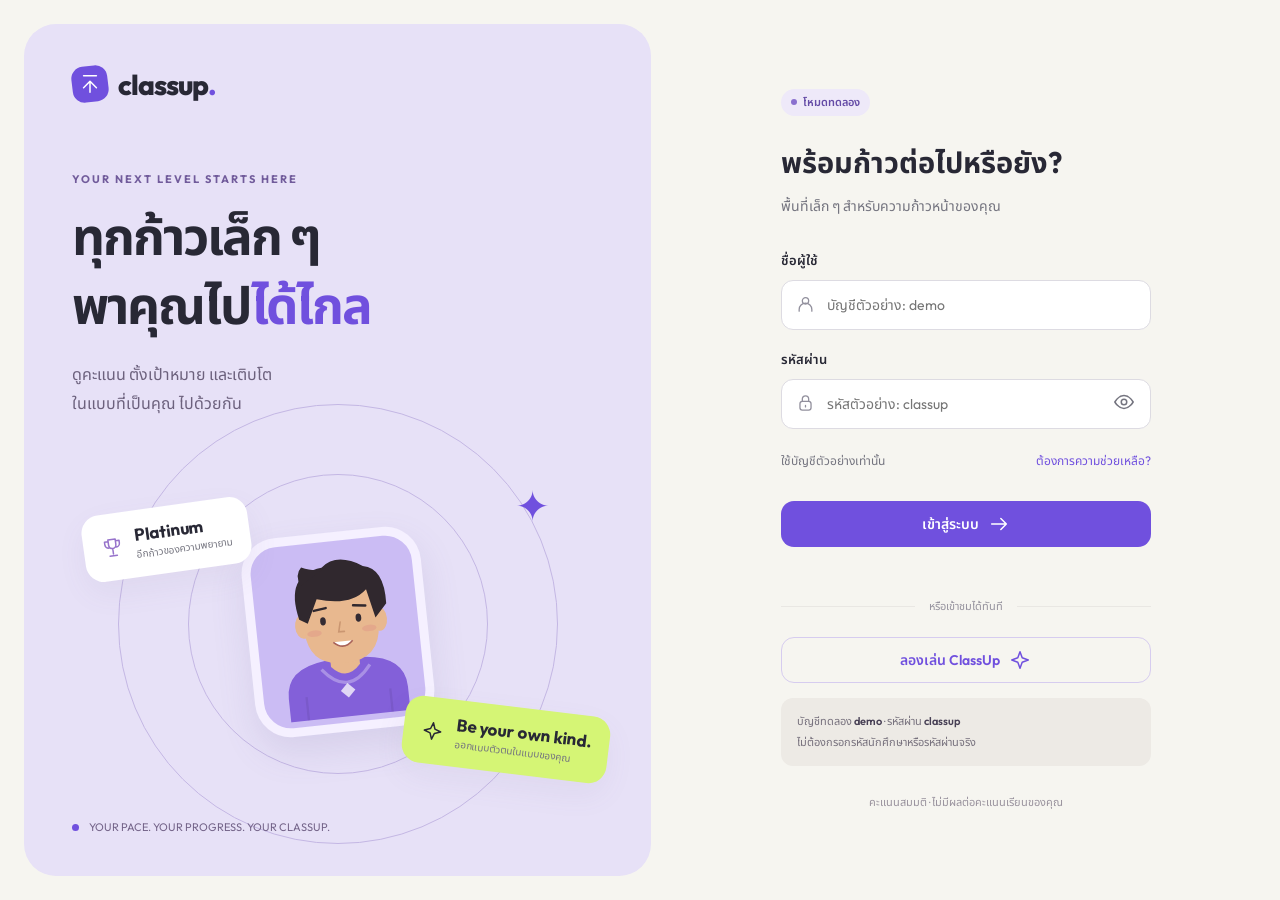
==== index.html @ 4479dce7 "Add mobile ClassUp prototype with score bars, leaderboards, badges and avatars" ====
<!doctype html>
<html lang="th">
<head>
  <meta charset="utf-8"><meta name="viewport" content="width=device-width,initial-scale=1,viewport-fit=cover">
  <meta name="theme-color" content="#f6f5f0"><meta name="description" content="ClassUp ต้นแบบพื้นที่ดูคะแนน ตั้งเป้าหมาย และเติบโตไปด้วยกัน ออกแบบเพื่อผู้เรียน ใช้ข้อมูลสมมติเท่านั้น">
  <title>ClassUp · เติบโตในแบบของคุณ</title>
  <link rel="preconnect" href="https://fonts.googleapis.com"><link rel="preconnect" href="https://fonts.gstatic.com" crossorigin>
  <link href="https://fonts.googleapis.com/css2?family=Noto+Sans+Thai:wght@400;500;600;700;800&family=Outfit:wght@400;500;600;700;800&display=swap" rel="stylesheet">
  <link rel="stylesheet" href="style.css">
</head>
<body>
 <div id="app"></div>
 <div id="toast" role="status" aria-live="polite"></div>
 <dialog id="infoDialog"><button class="icon-button close-dialog" aria-label="ปิดหน้าต่าง">×</button><div id="dialogBody"></div></dialog>
 <script src="app.js"></script>
</body></html>
---- style.css ----
:root{--bg:#f6f5f0;--paper:#fff;--ink:#282835;--muted:#74747f;--line:#e9e7e3;--purple:#7050de;--purple-dark:#5532bc;--lavender:#ede8fc;--lime:#d5f575;--radius:24px;font-family:'Outfit','Noto Sans Thai',sans-serif;color:var(--ink);background:var(--bg);font-synthesis:none}*{box-sizing:border-box}body{margin:0}button,input,select{font:inherit}button,a,input,select{-webkit-tap-highlight-color:transparent}button{cursor:pointer}button:disabled{cursor:wait;opacity:.65}button:focus-visible,a:focus-visible,select:focus-visible,input:focus-visible{outline:3px solid #a18be9;outline-offset:4px}button{color:inherit}svg{display:block}a{color:var(--purple)}h1,h2,h3,p{margin:0}h1{font-size:32px;letter-spacing:-1px;line-height:1.5}h2{font-size:20px;font-weight:700}h3{font-size:16px}p{line-height:1.8}.muted{color:var(--muted)}.eyebrow{text-transform:uppercase;letter-spacing:2px;font-size:11px;font-weight:700}.logo{display:flex;align-items:center;gap:10px;font:800 28px 'Outfit',sans-serif;letter-spacing:-1px}.logo-mark{width:36px;height:36px;display:grid;place-items:center;background:var(--purple);color:white;border-radius:12px;transform:rotate(-7deg)}.logo-mark svg{transform:rotate(7deg)}.icon{width:22px;height:22px;flex-shrink:0}.primary,.secondary,.text-button,.icon-button{border:0;display:inline-flex;align-items:center;justify-content:center;gap:9px;min-height:46px;border-radius:13px;padding:11px 19px;font-size:14px;font-weight:600;transition:transform .15s,background .15s}.primary{background:var(--purple);color:white}.primary:hover{background:var(--purple-dark);transform:translateY(-1px)}.secondary{background:#f1eef8;color:var(--purple-dark)}.secondary:hover{background:#e5def7}.text-button{background:transparent;color:var(--purple);padding:7px 4px}.icon-button{padding:8px;min-width:44px;min-height:44px;background:white;border:1px solid var(--line)}.pill{display:inline-flex;align-items:center;gap:6px;border-radius:100px;padding:5px 10px;font-size:11px;font-weight:600}.demo-tag{background:#eee9f9;color:#654ca7;white-space:nowrap}.tag-dot{width:6px;height:6px;border-radius:50%;background:#8a70cf}.login-page{min-height:100svh;display:grid;grid-template-columns:1.08fr 1fr;padding:24px;gap:24px}.login-art{background:#e7e1f7;border-radius:32px;position:relative;overflow:hidden;padding:42px 48px;display:flex;flex-direction:column;min-height:730px}.login-art .eyebrow{margin-top:70px;color:#715b9b}.login-art h1{font-size:clamp(36px,4vw,60px);line-height:1.35;margin-top:16px;letter-spacing:-2px;position:relative;z-index:1}.login-art h1 em{font-style:normal;color:var(--purple)}.login-art .intro{color:#6c617d;font-size:16px;margin-top:20px;max-width:340px}.login-visual{height:300px;position:relative;margin-top:10px;flex:1;min-height:230px}.orbit{position:absolute;border:1px solid #c4b7e4;width:300px;height:300px;border-radius:50%;left:50%;top:50%;transform:translate(-50%,-50%)}.orbit.two{width:440px;height:440px}.avatar-stage{position:absolute;left:50%;top:52%;transform:translate(-50%,-50%) rotate(-6deg);width:180px;height:200px;background:#cbbcf4;border:9px solid #f5f0ff;border-radius:36px;box-shadow:0 16px 35px #7764a525;display:grid;place-items:center}.avatar-stage .avatar{width:170px;height:170px}.floating-card{position:absolute;background:#fff;border-radius:18px;padding:14px 18px;box-shadow:0 12px 30px #73639412;display:flex;align-items:center;gap:12px;font-size:13px;z-index:2}.floating-card strong{font-size:17px;display:block}.floating-card small{color:var(--muted);display:block;font-size:10px;margin-top:2px}.float-one{left:2%;top:20%;transform:rotate(-8deg)}.float-two{right:-1%;bottom:12%;transform:rotate(7deg);background:var(--lime)}.star-spark{position:absolute;font-size:42px;color:var(--purple);right:10%;top:13%}.art-footer{display:flex;align-items:center;gap:10px;font-size:11px;color:#746489;position:relative;z-index:1}.art-footer span{width:7px;height:7px;background:var(--purple);border-radius:50%}.login-content{display:flex;justify-content:center;align-items:center;position:relative;padding:50px 32px}.login-form-wrap{width:100%;max-width:370px}.login-form-wrap .demo-tag{margin-bottom:25px}.login-form-wrap h2{font-size:29px;line-height:1.5}.login-form-wrap>p{font-size:14px;margin-top:10px;color:var(--muted)}.login-form{margin-top:32px}label.field-label{display:block;font-size:13px;font-weight:600;margin-bottom:9px}.field{position:relative;margin-bottom:20px}.field>svg{position:absolute;left:15px;top:42px;color:#92909d;width:19px}.field input{width:100%;border:1px solid #dddbe2;border-radius:12px;background:#fff;padding:13px 48px 13px 45px;min-height:50px;font-size:14px;color:var(--ink)}.field .toggle-password{position:absolute;right:5px;top:30px;border:0;background:transparent;width:44px;height:44px;display:grid;place-items:center;color:var(--muted)}.form-meta{display:flex;justify-content:space-between;align-items:center;font-size:12px;margin-top:-5px;margin-bottom:23px}.form-meta button{border:0;background:none;color:var(--purple);padding:8px 0}.login-form .primary{width:100%}.login-error{font-size:12px;color:#b13f4e;min-height:24px;margin:5px 0}.divider{display:flex;align-items:center;gap:14px;font-size:11px;color:#96939e;margin:22px 0}.divider:before,.divider:after{content:'';height:1px;background:var(--line);flex:1}.try-demo{width:100%;background:transparent;border:1px solid #d6ccef;color:var(--purple)}.demo-details{margin-top:15px;padding:13px 16px;border-radius:12px;background:#edeae5;font-size:11px;line-height:1.9;color:#77717d}.demo-details code{font-family:inherit;color:#484055;font-weight:600}.login-foot{margin-top:28px;text-align:center;color:#99929d;font-size:11px}.app-shell{min-height:100svh;display:grid;grid-template-columns:224px 1fr}.sidebar{position:fixed;inset:0 auto 0 0;width:224px;background:var(--paper);border-right:1px solid var(--line);padding:34px 22px;display:flex;flex-direction:column;z-index:20}.sidebar .logo{margin:0 10px 49px}.nav-caption{font-size:10px;letter-spacing:1.5px;color:#aaa6b2;margin:0 16px 13px}.nav-list{display:grid;gap:7px}.nav-button{border:0;display:flex;align-items:center;gap:13px;border-radius:13px;padding:13px 16px;min-height:50px;background:transparent;text-align:left;color:#817b8d;font-size:13px}.nav-button:hover{background:#f8f6fc}.nav-button.active{color:var(--purple);background:var(--lavender);font-weight:700}.nav-button.active:after{content:'';width:6px;height:6px;border-radius:50%;background:var(--purple);margin-left:auto}.sidebar-bottom{margin-top:auto}.sidebar-note{border-radius:18px;background:#f5f2fc;padding:18px;margin-bottom:18px;font-size:11px;color:#81728c;line-height:1.9}.sidebar-note strong{display:block;font-size:12px;color:#58466f;margin-bottom:4px}.sidebar-user{display:flex;align-items:center;gap:10px;padding-top:18px;border-top:1px solid var(--line)}.sidebar-user .avatar{width:42px;height:42px;border-radius:14px;background:#e8e2fa}.sidebar-user strong{display:block;font-size:13px}.sidebar-user small{font-size:10px;color:var(--muted)}.sidebar-user button{margin-left:auto;background:none;border:0;padding:8px;color:#a39aaa}.main-wrap{grid-column:2}.topbar{height:91px;display:flex;align-items:center;justify-content:space-between;gap:20px;padding:0 42px;border-bottom:1px solid var(--line);background:#faf9f6}.breadcrumb{font-size:12px;color:#8b8497;display:flex;gap:10px;align-items:center}.breadcrumb strong{font-weight:500;color:#5f576a}.top-actions{display:flex;align-items:center;gap:12px}.top-avatar{width:38px;height:38px;border:0;border-radius:50%;background:#e7e1f6;overflow:hidden;padding:0}.top-avatar .avatar{width:38px;height:38px}.main{max-width:1190px;margin:auto;padding:32px 42px 36px}.page-heading{display:flex;align-items:center;justify-content:space-between;gap:20px;margin-bottom:27px}.page-heading h1{font-size:28px}.page-heading p{font-size:12px;color:var(--muted);margin-top:3px}.wave{display:inline-block;font-size:25px;margin-left:4px;transform:rotate(-10deg)}.course-select-wrap{position:relative;display:flex;gap:10px;align-items:center;background:white;border:1px solid var(--line);border-radius:13px;padding:12px 13px;flex-shrink:0}.course-select-wrap>.icon{color:var(--purple);width:19px}.course-select-wrap select{border:0;background:transparent;font-size:12px;font-weight:600;max-width:225px;color:#534b61;min-height:24px}.dashboard-grid{display:grid;grid-template-columns:minmax(0,1.65fr) minmax(265px,1fr);gap:22px}.main-column,.side-column{display:flex;flex-direction:column;gap:22px}.hero-card{position:relative;background:var(--purple);color:#fff;border-radius:var(--radius);padding:27px 29px;overflow:hidden;min-height:253px;display:flex;align-items:center}.hero-card:after{content:'';position:absolute;width:300px;height:300px;right:-35px;top:0;border:1px solid #ffffff1b;border-radius:50%;box-shadow:0 0 0 35px #ffffff08,0 0 0 70px #ffffff06}.hero-text{z-index:1;position:relative;width:65%}.hero-text .eyebrow{color:#d9ceff;font-size:10px;letter-spacing:1.6px}.hero-text h2{font-family:'Outfit',sans-serif;font-size:43px;letter-spacing:-1px;margin:9px 0 5px;font-weight:600;line-height:1.1}.hero-text p{color:#e5dcff;font-size:12px}.hero-text .pill{background:#ffffff1b;margin-top:13px;color:#f0eaff;font-size:10px}.hero-avatar{position:absolute;right:17px;bottom:-7px;width:177px;height:210px;z-index:1}.hero-avatar .avatar{width:100%;height:100%}.hero-star{position:absolute;right:22px;top:22px;font-size:25px;color:#dbfa91}.hero-text .primary{margin-top:17px;background:var(--lime);color:#384523;min-height:38px;font-size:11px;padding:8px 13px}.stat-row{display:grid;grid-template-columns:repeat(3,1fr);gap:12px}.stat{background:#fff;border:1px solid var(--line);padding:17px 17px;border-radius:18px}.stat-icon{width:31px;height:31px;display:grid;place-items:center;border-radius:10px;background:#f2eefc;color:var(--purple);margin-bottom:13px}.stat-icon .icon{width:17px;height:17px}.stat:nth-child(2) .stat-icon{background:#fff4dc;color:#b88a2a}.stat:nth-child(3) .stat-icon{background:#e9f1e2;color:#67914c}.stat .value{font-size:28px;line-height:1.1;font-weight:600;letter-spacing:-1px}.stat .value small{font-size:12px;font-weight:400;color:#aaa2b3;letter-spacing:0}.stat>p{font-size:10px;color:#948b9e;margin-top:7px}.card{background:white;border:1px solid var(--line);border-radius:var(--radius);padding:23px}.card-head{display:flex;align-items:center;justify-content:space-between;gap:12px;margin-bottom:19px}.card-head h2{font-size:16px}.card-head .text-button{font-size:11px;min-height:32px}.card-head>.icon{color:#bbb1ce;width:18px}.progress-card .step-top{display:flex;justify-content:space-between;align-items:center;font-size:11px;margin-top:9px}.progress-card .step-top strong{font-size:12px}.progress-track{height:9px;border-radius:20px;background:#efebf5;margin:13px 0 11px;overflow:hidden}.progress-track>span{height:100%;display:block;background:var(--purple);border-radius:inherit;transition:width .4s}.progress-card p{font-size:11px;color:#8d8595}.rank-line{display:flex;justify-content:space-between;margin-top:22px;gap:7px}.rank-step{flex:1;text-align:center;min-width:0}.rank-emblem{width:27px;height:31px;clip-path:polygon(50% 0,100% 20%,90% 72%,50% 100%,10% 72%,0 20%);display:grid;place-items:center;font-size:13px;font-weight:700;background:var(--rank-bg);color:var(--rank-fg);margin:auto}.rank-step span{font-size:8px;color:#a69cab;display:block;margin-top:8px}.rank-step.current span{color:var(--purple);font-weight:700}.rank-step.current .rank-emblem{filter:drop-shadow(0 2px 3px #704ad430);width:32px;height:36px;margin-top:-5px}.goal-card{background:#eef4dc;border-color:#e3ebce}.goal-card .card-head{margin-bottom:13px}.goal-card h2{font-size:16px}.goal-card>p{font-size:12px;color:#74835c;margin:8px 0 16px}.goal-card .goal-symbol{width:40px;height:40px;display:grid;place-items:center;border-radius:13px;background:#dce9b9;color:#718646;margin-bottom:13px}.goal-card .secondary{background:white;font-size:11px;color:#647449;min-height:35px}.mini-leader{display:flex;align-items:center;gap:10px;padding:11px 0}.mini-leader+.mini-leader{border-top:1px solid #f3f0f5}.mini-leader .place{font-size:11px;color:#b0a6ba;width:18px}.mini-leader .avatar{width:36px;height:36px;background:#f1eafa;border-radius:12px}.mini-leader .name{font-size:12px;font-weight:500;flex:1}.mini-leader .name small{display:block;font-size:9px;color:#a297af;margin-top:2px}.mini-leader strong{font-size:14px}.mini-leader strong small{font-size:9px;font-weight:400;color:#a398b1}.tip{display:flex;align-items:flex-start;gap:9px;padding-top:16px;border-top:1px solid var(--line);color:#9a8fa6;font-size:10px;line-height:1.8;margin-top:9px}.tip .icon{width:15px;height:15px;margin-top:1px}.badge-grid{display:grid;grid-template-columns:repeat(3,1fr);gap:12px}.badge-item{border:1px solid #ece8f3;border-radius:15px;padding:17px 8px;text-align:center}.badge-item .badge-icon{width:39px;height:39px;border-radius:50%;background:#f0eafd;color:var(--purple);display:grid;place-items:center;margin:0 auto 9px}.badge-item strong{font-size:10px;display:block}.badge-item small{font-size:8px;color:#a194b0;display:block;margin-top:4px}.badge-item.locked{opacity:.5}.badge-item.earned{background:#faf8ff;border-color:#ded3f5}.main-footer{font-size:10px;color:#aaa1b1;margin-top:28px;display:flex;align-items:center;justify-content:space-between;gap:15px;line-height:1.9}.main-footer button{background:none;border:0;color:#94849f;font-size:10px}.mobile-nav,.mobile-brand{display:none}.score-overview{display:grid;grid-template-columns:1fr 1fr;gap:22px;margin-bottom:22px}.score-total{background:var(--purple);color:white;border:0;display:flex;align-items:center;justify-content:space-between;gap:10px}.score-total h2{font-size:14px;color:#ddd1fb}.big-score{font-size:62px;line-height:1.3;letter-spacing:-3px}.score-total p{font-size:11px;color:#dcd0fa}.score-ring{width:110px;height:110px;border-radius:50%;background:conic-gradient(var(--lime) var(--angle),#ffffff25 0);display:grid;place-items:center;flex-shrink:0}.score-ring:before{content:'';position:absolute;width:91px;height:91px;border-radius:50%;background:var(--purple)}.score-ring span{position:relative;font-size:23px}.score-list{display:grid;gap:0}.score-item{padding:19px 0;border-bottom:1px solid var(--line)}.score-item:last-child{border:0;padding-bottom:3px}.score-item-top{display:flex;justify-content:space-between;gap:15px;font-size:13px}.score-item-top strong{font-size:18px}.score-item-top small{font-size:11px;color:#a399af;font-weight:400}.score-item .progress-track{height:6px;margin-top:11px;margin-bottom:0}.score-item .progress-track>span{background:#b7a2ef}.empty-score{font-size:11px;color:#9e94a8}.info-strip{background:#efeaf9;border-radius:14px;padding:14px 17px;display:flex;align-items:center;gap:10px;color:#81708e;font-size:11px;margin-top:20px;line-height:1.8}.info-strip .icon{width:18px}.rank-table{padding:0;overflow:hidden}.rank-table-head{display:flex;align-items:center;justify-content:space-between;padding:22px 24px;border-bottom:1px solid var(--line)}.rank-table-head h2{font-size:16px}.rank-table-head p{font-size:10px;color:#94869f;margin-top:4px}.filter-tabs{display:flex;background:#f4f1f8;padding:4px;border-radius:10px;gap:3px}.filter-tabs button{border:0;background:transparent;padding:7px 12px;border-radius:7px;color:#95899f;font-size:11px;min-height:34px}.filter-tabs button.active{color:var(--purple);background:white;box-shadow:0 1px 3px #0000000a}.leader-row{display:grid;grid-template-columns:35px 44px 1fr 100px 65px;align-items:center;gap:10px;padding:13px 24px;border-bottom:1px solid #f3f0f6}.leader-row:last-child{border-bottom:0}.leader-row.you{background:#f2edfe;border-left:3px solid var(--purple);padding-left:21px}.leader-row .place{font-size:14px;color:#a698b0;text-align:center}.leader-row .avatar{width:40px;height:40px;background:#f1edf7;border-radius:13px}.leader-row .name{font-size:12px;min-width:0}.leader-row .name small{display:block;color:#ac9cb9;font-size:9px;margin-top:4px}.leader-row .score{text-align:right;font-size:17px}.rank-pill{background:var(--rank-bg);color:var(--rank-fg);font-size:10px;display:inline-flex;justify-content:center;padding:5px 9px;border-radius:7px;font-weight:600;justify-self:start}.podium{display:flex;align-items:flex-end;justify-content:center;gap:15px;padding:32px 20px 0;background:linear-gradient(180deg,#f6f1ff,#ebe3f8);border-radius:var(--radius);margin-bottom:24px;min-height:275px;overflow:hidden}.podium-player{width:28%;max-width:150px;text-align:center;position:relative}.podium-player .avatar{width:70px;height:70px;border-radius:50%;background:#d8cef0;border:4px solid #fff;margin:auto}.podium-player.winner .avatar{width:83px;height:83px;background:#e0cafa;border-color:#dac5ff}.podium-player .crown{position:absolute;top:-31px;left:calc(50% - 15px);color:#9a64d0}.podium-player>strong{font-size:13px;display:block;margin:9px 0 4px}.podium-player>small{font-size:10px;color:#9b87af}.podium-block{height:65px;border-radius:14px 14px 0 0;background:#ded1f2;margin-top:12px;padding-top:12px;font-size:26px;font-weight:600;color:#9475b7}.winner .podium-block{height:95px;background:var(--purple);color:#e2d6ff}.third .podium-block{height:48px;background:#e6dbf4}.you-summary{display:flex;align-items:center;gap:14px;padding:19px 24px;border-radius:18px;background:#eae3f9;margin-bottom:22px}.you-summary strong{font-size:14px}.you-summary p{font-size:11px;color:#8b78a5}.you-summary .rank-pill{margin-left:auto}.avatar-layout{display:grid;grid-template-columns:1fr 1.15fr;gap:24px;align-items:start}.avatar-preview{background:#eae2fa;border:1px solid #e0d6f1;border-radius:var(--radius);padding:32px;text-align:center;position:sticky;top:20px;overflow:hidden}.avatar-preview h2{font-size:16px}.avatar-preview>p{font-size:11px;color:#9984b2;margin-top:5px}.avatar-display{background:radial-gradient(circle,#d9cdf4 60%,transparent 61%);height:290px;margin:10px auto 0;max-width:300px;position:relative;display:grid;place-items:center}.avatar-display .avatar{width:260px;height:260px}.avatar-preview .secondary{background:#ffffffa0;margin:0 auto 16px;font-size:11px}.avatar-preview .rank-pill{display:table;margin:0 auto}.avatar-preview .avatar-nickname{font-size:21px;margin:13px 0 6px}.avatar-editor .field input{padding-left:15px;background:#faf8fc}.avatar-editor .card-head{margin-bottom:24px}.option-section{margin-top:23px}.option-section h3{font-size:12px;margin-bottom:13px}.option-section h3 span{color:#b1a1bf;font-size:10px;font-weight:400;margin-left:7px}.swatches{display:flex;gap:12px;flex-wrap:wrap}.swatch{width:36px;height:36px;min-width:36px;border-radius:50%;background:var(--swatch);border:3px solid white;box-shadow:0 0 0 1px #e9e3ed}.swatch.selected{box-shadow:0 0 0 2px var(--purple);position:relative}.swatch.selected:after{content:'✓';color:white;text-shadow:0 1px 3px #0009;font-size:16px}.hair-options{display:grid;grid-template-columns:repeat(4,1fr);gap:9px}.hair-option{border:1px solid #ece5f2;background:#faf8fc;border-radius:12px;padding:5px 4px 9px;display:flex;align-items:center;flex-direction:column;gap:3px;font-size:9px;color:#9a87ac;min-width:0}.hair-option.selected{border:2px solid var(--purple);background:#f1ebfd;padding:4px 3px 8px;color:var(--purple)}.hair-option .avatar{width:51px;height:51px}.accessory-options{display:flex;gap:9px}.accessory-options button{min-height:40px;border:1px solid #e7e0ef;background:#faf8fc;border-radius:10px;padding:9px 14px;font-size:11px}.accessory-options button.selected{background:var(--lavender);border-color:var(--purple);color:var(--purple)}.save-avatar{width:100%;margin-top:29px}.save-note{font-size:10px;color:#a493b2;text-align:center;margin-top:11px}.avatar-editor .field{margin-bottom:0}.toast-show{transform:translate(-50%,0)!important;opacity:1!important}#toast{position:fixed;bottom:30px;left:50%;transform:translate(-50%,20px);background:#30263e;color:#fff;box-shadow:0 5px 25px #36224420;border-radius:14px;padding:13px 22px;font-size:13px;max-width:calc(100% - 30px);z-index:100;opacity:0;pointer-events:none;transition:.25s;white-space:nowrap}dialog{border:1px solid #eee7f4;border-radius:26px;padding:32px;max-width:470px;width:calc(100% - 32px);box-shadow:0 20px 100px #24133333;color:var(--ink);background:white}dialog::backdrop{background:#2b1f4166;backdrop-filter:blur(4px)}dialog .close-dialog{position:absolute;right:14px;top:12px;font-size:25px;border:0;background:#f6f2fa;min-height:36px;min-width:36px;padding:0}dialog h2{padding-right:25px;margin:10px 0 15px}dialog p,dialog li{font-size:13px;color:#8b7c99;line-height:1.9}dialog ul{padding-left:20px}dialog .primary{width:100%;margin-top:20px}.goal-option{display:block;width:100%;text-align:left;background:#faf8fd;border:1px solid #e9e2f2;border-radius:13px;padding:15px;margin:10px 0;font-size:13px}.goal-option.selected{border-color:var(--purple);background:var(--lavender);color:var(--purple)}.goal-option small{display:block;color:#a08eb3;font-size:11px;margin-top:5px}.empty-state{text-align:center;padding:30px;color:var(--muted)}.mobile-heading{display:none}.hidden{display:none!important}@media(min-width:1500px){.main{padding-top:42px}.hero-card{min-height:280px}.hero-avatar{width:200px;height:235px}.hero-text h2{font-size:48px}}
@media(max-width:1100px){.sidebar{width:190px;padding:28px 14px}.app-shell{grid-template-columns:190px 1fr}.main{padding:25px}.topbar{padding:0 25px}.dashboard-grid{grid-template-columns:minmax(0,1.5fr) minmax(240px,1fr);gap:17px}.main-column,.side-column{gap:17px}.hero-card{padding:23px}.hero-avatar{width:143px;height:176px;right:0}.hero-text{width:73%}.hero-text h2{font-size:38px}.stat{padding:14px 12px}.stat .value{font-size:25px}.card{padding:19px}.page-heading h1{font-size:25px}.login-art{padding:32px}.float-one{left:-3%}.float-two{right:-5%}.course-select-wrap select{max-width:180px}.leader-row{grid-template-columns:25px 37px 1fr 80px 55px;padding:12px 18px}.avatar-layout{grid-template-columns:1fr 1.1fr;gap:17px}.avatar-preview{padding:22px}.avatar-display .avatar{width:220px;height:220px}.avatar-display{height:250px}.hair-options{gap:5px}.hair-option .avatar{width:43px;height:43px}}
@media(max-width:850px){.sidebar{width:80px;padding:28px 12px}.app-shell{grid-template-columns:80px 1fr}.sidebar .logo{margin:0 10px 40px}.sidebar .logo-name,.sidebar .nav-caption,.sidebar .nav-button span,.sidebar-note,.sidebar-user>div,.sidebar-user>button{display:none}.nav-button{justify-content:center;padding:14px}.nav-button.active:after{display:none}.sidebar-user{justify-content:center}.dashboard-grid{grid-template-columns:minmax(0,1.5fr) minmax(225px,1fr)}.page-heading{flex-wrap:wrap}.topbar{height:76px}.login-art h1{font-size:42px}.login-page{gap:0;padding:18px}.login-content{padding:35px 25px}.login-art{min-height:680px;padding:30px 24px}.floating-card{padding:12px;font-size:10px}.floating-card strong{font-size:14px}.float-one{top:13%}.float-two{bottom:8%}.orbit{width:240px;height:240px}.orbit.two{width:350px;height:350px}.avatar-stage{width:150px;height:170px}.avatar-stage .avatar{width:140px;height:140px}.art-footer{font-size:9px}.avatar-layout{grid-template-columns:.9fr 1.1fr}.avatar-display .avatar{width:190px;height:190px}.avatar-display{height:220px}.swatches{gap:10px}.swatch{width:31px;height:31px;min-width:31px}.score-overview{gap:16px}}
@media(max-width:680px){.login-page{display:block;padding:0}.login-art{min-height:auto;padding:26px 25px 30px;border-radius:0 0 32px 32px}.login-art .logo{font-size:25px}.login-art .eyebrow{margin-top:25px;font-size:9px}.login-art h1{font-size:34px;letter-spacing:-1px;line-height:1.4;margin-top:10px;max-width:250px}.login-art .intro{font-size:12px;max-width:220px;margin-top:11px}.login-visual{position:absolute;width:150px;height:190px;min-height:0;right:7px;bottom:4px;margin:0}.avatar-stage{width:110px;height:133px;border-width:6px;left:60%;top:62%;border-radius:25px}.avatar-stage .avatar{width:105px;height:105px}.orbit{width:190px;height:190px;left:70%;top:70%}.orbit.two,.float-one,.art-footer,.star-spark{display:none}.float-two{bottom:0;right:0;transform:rotate(5deg);padding:8px 10px;border-radius:10px}.float-two strong{font-size:11px}.float-two .icon{width:16px;height:16px}.float-two small{font-size:7px}.login-content{padding:28px 25px 36px}.login-form-wrap{max-width:420px}.login-form-wrap .demo-tag{margin-bottom:17px}.login-form-wrap h2{font-size:23px}.login-form-wrap>p{font-size:12px;margin-top:6px}.login-form{margin-top:24px}.login-foot{margin-top:18px}.sidebar{display:none}.app-shell{display:block}.main-wrap{display:block}.topbar{height:74px;padding:0 20px;border-bottom:0;background:var(--bg)}.breadcrumb{display:none}.mobile-brand{display:flex}.mobile-brand .logo{font-size:24px}.mobile-brand .logo-mark{width:31px;height:31px;border-radius:10px}.mobile-brand .icon{width:19px}.top-actions{gap:9px}.top-actions>.icon-button{display:none}.top-actions .demo-tag{font-size:9px;padding:5px 8px}.top-avatar{width:33px;height:33px}.top-avatar .avatar{width:33px;height:33px}.main{padding:10px 20px 108px}.page-heading{gap:17px;margin-bottom:21px}.page-heading h1{font-size:25px}.page-heading p{font-size:11px}.page-heading>div:first-child{width:100%}.course-select-wrap{width:100%;padding:10px 12px;background:#fff}.course-select-wrap select{max-width:none;width:100%;font-size:12px}.dashboard-grid{display:flex;flex-direction:column;gap:18px}.main-column,.side-column{gap:18px}.hero-card{min-height:226px;padding:25px 23px;border-radius:22px}.hero-text{width:70%}.hero-text h2{font-size:40px;margin-top:9px}.hero-text p{font-size:11px}.hero-text .pill{font-size:9px}.hero-text .primary{font-size:10px}.hero-avatar{width:155px;height:190px;right:1px}.hero-star{right:16px;top:18px}.stat-row{gap:9px}.stat{padding:15px 12px;border-radius:16px}.stat-icon{width:28px;height:28px;margin-bottom:12px}.stat .value{font-size:26px}.stat .value small{font-size:10px}.stat>p{font-size:9px;margin-top:8px}.card{padding:21px;border-radius:21px}.card-head{margin-bottom:18px}.card-head h2{font-size:16px}.badge-item{padding:15px 5px}.badge-item strong{font-size:10px}.badge-item small{font-size:8px}.main-footer{font-size:9px;display:block;text-align:center;margin-top:25px}.main-footer button{display:block;margin:9px auto 0}.mobile-nav{display:flex;align-items:center;justify-content:space-around;position:fixed;bottom:0;left:0;right:0;background:#fffefbf5;border-top:1px solid #e9e3ee;backdrop-filter:blur(16px);z-index:30;padding:9px 12px calc(10px + env(safe-area-inset-bottom))}.mobile-nav button{display:flex;flex-direction:column;align-items:center;gap:5px;border:0;background:none;color:#aaa0b6;font-size:9px;min-width:64px;min-height:48px;padding:7px 10px;border-radius:13px}.mobile-nav button.active{color:var(--purple);background:#f0eafb}.mobile-nav button .icon{width:21px;height:21px}.goal-card{padding:23px}.score-overview{grid-template-columns:1fr;gap:17px}.score-total{padding:25px}.score-total .big-score{font-size:57px}.score-list{padding:2px 0}.score-item-top{font-size:12px}.score-item-top strong{font-size:17px}.score-item{padding:17px 0}.score-ring{width:100px;height:100px}.score-ring:before{width:83px;height:83px}.rank-table{padding:0}.rank-table-head{padding:18px 14px;flex-wrap:wrap;gap:13px}.rank-table-head h2{font-size:14px}.filter-tabs{width:100%}.filter-tabs button{flex:1}.leader-row{grid-template-columns:22px 34px 1fr 72px 42px;gap:7px;padding:12px 12px}.leader-row.you{padding-left:9px}.leader-row .avatar{width:32px;height:32px;border-radius:11px}.leader-row .name{font-size:11px}.leader-row .name small{font-size:8px}.leader-row .score{font-size:14px}.rank-pill{font-size:8px;padding:5px 7px}.leader-row .place{font-size:12px}.podium{padding:32px 10px 0;gap:8px;min-height:255px}.podium-player{width:30%}.podium-player .avatar{width:60px;height:60px}.podium-player.winner .avatar{width:74px;height:74px}.podium-player>strong{font-size:12px}.podium-player>small{font-size:9px}.you-summary{padding:15px;gap:12px}.you-summary strong{font-size:12px}.you-summary p{font-size:10px}.avatar-layout{display:flex;flex-direction:column;gap:18px}.avatar-preview{position:static;width:100%;padding:22px}.avatar-display{height:210px;max-width:230px;margin-top:0}.avatar-display .avatar{width:210px;height:210px}.avatar-preview .secondary{min-height:35px;margin-bottom:7px}.avatar-preview .avatar-nickname{font-size:20px;margin:8px 0}.avatar-editor{width:100%}.hair-option .avatar{width:60px;height:60px}.hair-options{gap:9px}.hair-option{font-size:10px}.swatch{width:38px;height:38px;min-width:38px}.swatches{gap:13px}.save-avatar{min-height:49px}.avatar-preview>p{font-size:10px}#toast{bottom:100px;font-size:12px;white-space:normal;text-align:center;width:max-content}.score-total h2{font-size:13px}}
@media(prefers-reduced-motion:reduce){*,*:before,*:after{scroll-behavior:auto!important;transition:none!important;animation:none!important}}

.score-bars{display:grid;gap:17px}.score-bar-card{border-bottom:1px solid var(--line);padding:1px 0 17px}.score-bar-card:last-child{border-bottom:0;padding-bottom:0}.score-bar-head{display:flex;align-items:center;gap:11px}.score-type-icon{display:grid;place-items:center;width:38px;height:38px;border-radius:12px;flex-shrink:0}.score-type-icon .icon{width:19px;height:19px}.score-bar-head>div{flex:1}.score-bar-head h3{font-size:12px}.score-bar-head p{font-size:9px;color:#8c819a;margin-top:3px}.score-bar-head strong{font-size:20px;white-space:nowrap}.score-bar-head strong small{font-size:11px;color:#9b91a5;font-weight:400}.score-bar-card .progress-track{height:8px;margin:13px 0 9px}.pending-score .progress-track{background:repeating-linear-gradient(135deg,#efecf3,#efecf3 5px,#f7f5f9 5px,#f7f5f9 10px)}.score-bar-foot{display:flex;justify-content:space-between;gap:10px;font-size:9px;color:#968a9f}.badge-banner{display:flex;align-items:center;gap:24px;background:#e8e0f9;border-radius:24px;padding:28px;margin-bottom:23px}.big-badge{width:77px;height:84px;background:#cfbff0;display:grid;place-items:center;clip-path:polygon(50% 0,100% 20%,90% 72%,50% 100%,10% 72%,0 20%);color:#7950bc;flex-shrink:0}.big-badge .icon{width:36px;height:36px}.badge-banner .eyebrow{color:#9b7dbf;font-size:9px}.badge-banner h2{font-size:21px;margin-top:7px}.badge-banner p{font-size:12px;color:#92819f;margin-top:7px}.learning-badge-grid{display:grid;grid-template-columns:repeat(3,1fr);gap:18px}.learning-badge{border:1px solid #e5deed;background:#fff;border-radius:22px;padding:23px;text-align:center}.learning-badge-symbol{width:63px;height:68px;background:#efecf3;color:#b1a7bd;margin:0 auto 15px;display:grid;place-items:center;clip-path:polygon(50% 0,100% 20%,90% 72%,50% 100%,10% 72%,0 20%)}.learning-badge-symbol .icon{width:28px;height:28px}.learning-badge.unlocked{background:#fbf9ff;border-color:#d4c5ec}.learning-badge.unlocked .learning-badge-symbol{background:#e0d4f8;color:#8960ca}.earned-label{background:#e8f1dc;color:#62784a;font-size:9px}.locked-label{background:#f2eff6;color:#9f91ad;font-size:9px}.learning-badge h2{font-size:14px;margin:14px 0 7px}.learning-badge p{font-size:10px;color:#9789a4;min-height:35px}.learning-badge small{font-size:9px;color:#9b8ba9}.learning-badge .progress-track{height:5px}.learning-badge .progress-track span{background:#a990d2}
@media(max-width:850px){.learning-badge-grid{grid-template-columns:repeat(2,1fr)}.learning-badge{padding:18px}}
@media(max-width:680px){.mobile-nav{padding-left:5px;padding-right:5px}.mobile-nav button{min-width:0;width:20%;padding:7px 4px;font-size:8px}.badge-banner{padding:23px 18px;gap:15px}.badge-banner h2{font-size:17px}.badge-banner p{font-size:10px}.big-badge{width:55px;height:63px}.big-badge .icon{width:26px;height:26px}.learning-badge-grid{gap:11px}.learning-badge{padding:20px 12px;border-radius:18px}.learning-badge h2{font-size:12px}.learning-badge p{font-size:9px;min-height:36px}.score-bar-head h3{font-size:11px}.score-bar-head strong{font-size:18px}.score-bar-head strong small{font-size:10px}.score-bar-foot{font-size:8px}.score-type-icon{width:32px;height:32px}.score-bar-head{gap:9px}}
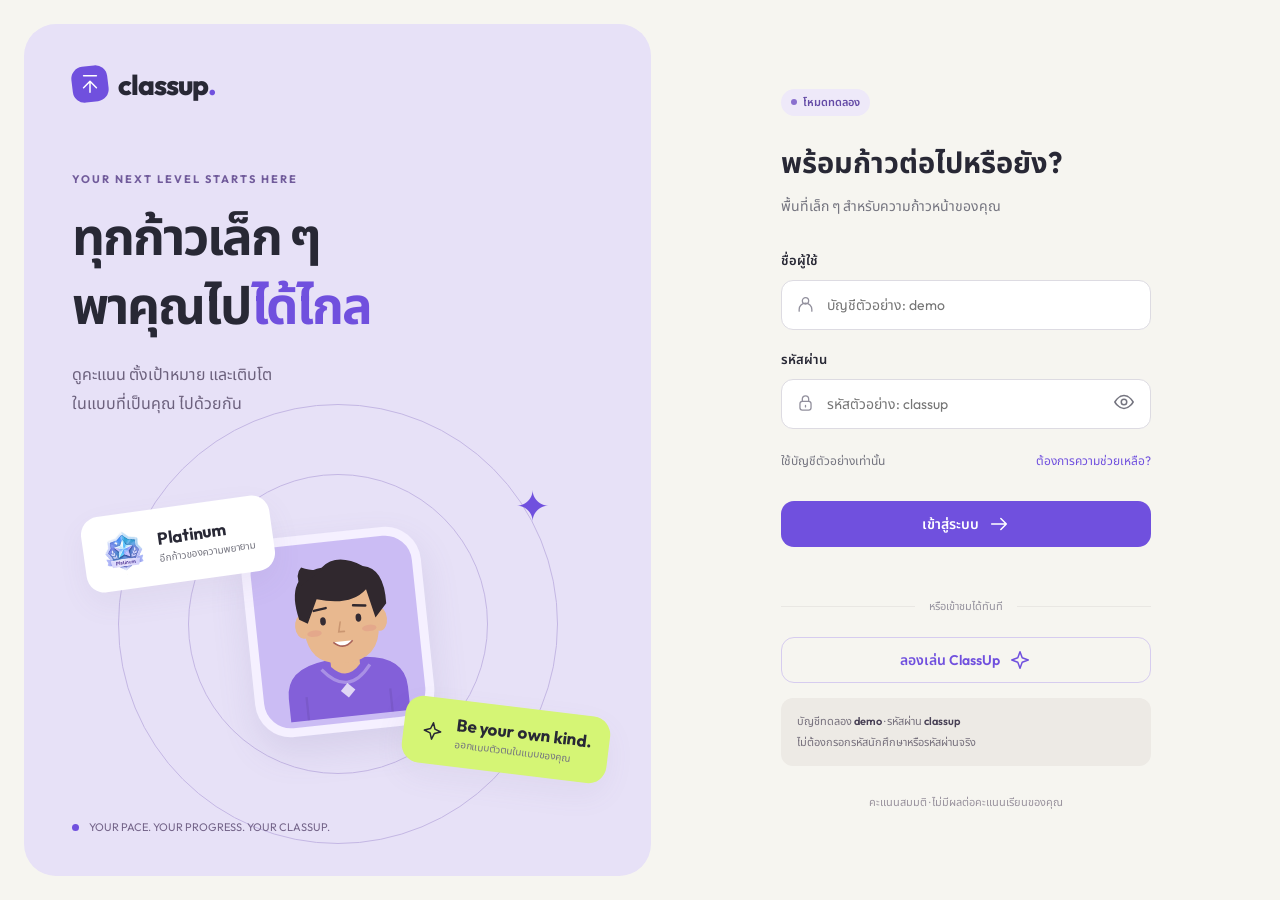
==== commit a9363e30: "Version wardrobe assets so returning learners receive the updated editor" ====
--- a/index.html
+++ b/index.html
@@ -6,11 +6,11 @@
   <title>ClassUp · เติบโตในแบบของคุณ</title>
   <link rel="preconnect" href="https://fonts.googleapis.com"><link rel="preconnect" href="https://fonts.gstatic.com" crossorigin>
   <link href="https://fonts.googleapis.com/css2?family=Noto+Sans+Thai:wght@400;500;600;700;800&family=Outfit:wght@400;500;600;700;800&display=swap" rel="stylesheet">
-  <link rel="stylesheet" href="style.css">
+  <link rel="stylesheet" href="style.css?v=20261102-wardrobe">
 </head>
 <body>
  <div id="app"></div>
  <div id="toast" role="status" aria-live="polite"></div>
  <dialog id="infoDialog"><button class="icon-button close-dialog" aria-label="ปิดหน้าต่าง">×</button><div id="dialogBody"></div></dialog>
- <script src="app.js"></script>
+ <script src="app.js?v=20261102-wardrobe"></script>
 </body></html>
--- a/style.css
+++ b/style.css
@@ -7,3 +7,18 @@
 .score-bars{display:grid;gap:17px}.score-bar-card{border-bottom:1px solid var(--line);padding:1px 0 17px}.score-bar-card:last-child{border-bottom:0;padding-bottom:0}.score-bar-head{display:flex;align-items:center;gap:11px}.score-type-icon{display:grid;place-items:center;width:38px;height:38px;border-radius:12px;flex-shrink:0}.score-type-icon .icon{width:19px;height:19px}.score-bar-head>div{flex:1}.score-bar-head h3{font-size:12px}.score-bar-head p{font-size:9px;color:#8c819a;margin-top:3px}.score-bar-head strong{font-size:20px;white-space:nowrap}.score-bar-head strong small{font-size:11px;color:#9b91a5;font-weight:400}.score-bar-card .progress-track{height:8px;margin:13px 0 9px}.pending-score .progress-track{background:repeating-linear-gradient(135deg,#efecf3,#efecf3 5px,#f7f5f9 5px,#f7f5f9 10px)}.score-bar-foot{display:flex;justify-content:space-between;gap:10px;font-size:9px;color:#968a9f}.badge-banner{display:flex;align-items:center;gap:24px;background:#e8e0f9;border-radius:24px;padding:28px;margin-bottom:23px}.big-badge{width:77px;height:84px;background:#cfbff0;display:grid;place-items:center;clip-path:polygon(50% 0,100% 20%,90% 72%,50% 100%,10% 72%,0 20%);color:#7950bc;flex-shrink:0}.big-badge .icon{width:36px;height:36px}.badge-banner .eyebrow{color:#9b7dbf;font-size:9px}.badge-banner h2{font-size:21px;margin-top:7px}.badge-banner p{font-size:12px;color:#92819f;margin-top:7px}.learning-badge-grid{display:grid;grid-template-columns:repeat(3,1fr);gap:18px}.learning-badge{border:1px solid #e5deed;background:#fff;border-radius:22px;padding:23px;text-align:center}.learning-badge-symbol{width:63px;height:68px;background:#efecf3;color:#b1a7bd;margin:0 auto 15px;display:grid;place-items:center;clip-path:polygon(50% 0,100% 20%,90% 72%,50% 100%,10% 72%,0 20%)}.learning-badge-symbol .icon{width:28px;height:28px}.learning-badge.unlocked{background:#fbf9ff;border-color:#d4c5ec}.learning-badge.unlocked .learning-badge-symbol{background:#e0d4f8;color:#8960ca}.earned-label{background:#e8f1dc;color:#62784a;font-size:9px}.locked-label{background:#f2eff6;color:#9f91ad;font-size:9px}.learning-badge h2{font-size:14px;margin:14px 0 7px}.learning-badge p{font-size:10px;color:#9789a4;min-height:35px}.learning-badge small{font-size:9px;color:#9b8ba9}.learning-badge .progress-track{height:5px}.learning-badge .progress-track span{background:#a990d2}
 @media(max-width:850px){.learning-badge-grid{grid-template-columns:repeat(2,1fr)}.learning-badge{padding:18px}}
 @media(max-width:680px){.mobile-nav{padding-left:5px;padding-right:5px}.mobile-nav button{min-width:0;width:20%;padding:7px 4px;font-size:8px}.badge-banner{padding:23px 18px;gap:15px}.badge-banner h2{font-size:17px}.badge-banner p{font-size:10px}.big-badge{width:55px;height:63px}.big-badge .icon{width:26px;height:26px}.learning-badge-grid{gap:11px}.learning-badge{padding:20px 12px;border-radius:18px}.learning-badge h2{font-size:12px}.learning-badge p{font-size:9px;min-height:36px}.score-bar-head h3{font-size:11px}.score-bar-head strong{font-size:18px}.score-bar-head strong small{font-size:10px}.score-bar-foot{font-size:8px}.score-type-icon{width:32px;height:32px}.score-bar-head{gap:9px}}
+
+/* User-provided original PNG rank badges; no cropping or recoloring. */
+.rank-image{display:block;width:100%;height:100%;object-fit:contain;flex-shrink:0}
+.rank-pill{align-items:center;gap:5px}.rank-pill>.rank-image{width:28px;height:28px}.rank-pill>span{line-height:1.2}
+.rank-step .rank-step-image{width:52px;height:52px;margin:0 auto;filter:drop-shadow(0 3px 5px #56347815)}.rank-step.current .rank-step-image{transform:scale(1.12)}.rank-step.current{background:#f4effd;border-radius:10px;padding-top:4px;margin-top:-4px}.rank-step span{font-size:9px}.rank-line{gap:4px}
+.hero-badge{position:absolute;right:12px;top:50%;transform:translateY(-50%) rotate(4deg);width:185px;height:195px;z-index:1;filter:drop-shadow(0 10px 18px #34235f40)}.hero-text{width:63%}.hero-text h2{font-size:39px}.login-rank-image{width:45px;height:48px}
+.rank-collection{margin-bottom:24px}.rank-collection-grid{display:grid;grid-template-columns:repeat(6,minmax(0,1fr));gap:12px}.rank-collection-item{padding:12px 5px;text-align:center;border:1px solid transparent;border-radius:16px}.rank-collection-item.is-current{border-color:#bba1ee;background:#f6f0ff}.rank-collection-item>.rank-image{height:108px;width:100%;margin:0 auto 10px}.rank-collection-item strong{display:block;font-size:13px}.rank-collection-item small{display:block;font-size:10px;color:#94839f;margin-top:4px}.rank-collection-item.is-current small{color:var(--purple)}
+.leader-row .rank-pill{background:none;padding:0;gap:4px;font-size:9px}.leader-row .rank-pill>.rank-image{width:34px;height:38px}
+@media(max-width:1100px){.hero-badge{width:145px;height:160px;right:7px}.hero-text h2{font-size:34px}.rank-collection-grid{grid-template-columns:repeat(3,minmax(0,1fr))}.rank-collection-item>.rank-image{height:125px}.rank-step .rank-step-image{width:43px;height:45px}}
+@media(max-width:680px){.hero-badge{width:137px;height:156px;right:8px;top:48%}.hero-text{width:66%}.hero-text h2{font-size:34px}.rank-step .rank-step-image{width:43px;height:46px}.rank-step span{font-size:8px}.rank-pill>.rank-image{width:24px;height:27px}.rank-collection-grid{gap:7px}.rank-collection-item{padding:10px 3px}.rank-collection-item>.rank-image{height:94px;margin-bottom:7px}.rank-collection-item strong{font-size:11px}.rank-collection-item small{font-size:8px}.leader-row .rank-pill{gap:2px;font-size:8px}.leader-row .rank-pill>.rank-image{width:24px;height:28px}.login-rank-image{width:32px;height:36px}}
+@media(max-width:360px){.hero-badge{width:108px;height:129px;right:5px}.hero-text h2{font-size:29px}.rank-step .rank-step-image{width:35px;height:39px}.rank-step span{font-size:7px}.rank-collection-item>.rank-image{height:79px}}
+
+/* Rank-gated meme wardrobe */
+.wardrobe-unlocks{background:#f1ebff;border:1px solid #ddd0f3;border-radius:24px;padding:24px;margin-bottom:24px}.wardrobe-unlocks p{font-size:12px;color:#756784;margin:8px 0 18px}.unlock-track{display:grid;grid-template-columns:repeat(6,1fr);gap:10px}.unlock-track>div{text-align:center;opacity:.5}.unlock-track>div.available{opacity:1}.unlock-track img{width:62px;height:62px;margin:auto}.unlock-track strong,.unlock-track small{display:block}.unlock-track strong{font-size:12px}.unlock-track small{font-size:10px;line-height:1.6;margin-top:4px}.wardrobe-options{display:grid;grid-template-columns:repeat(3,minmax(0,1fr));gap:10px}.wardrobe-item{border:1px solid #e9e2f0;border-radius:16px;padding:12px 6px;background:#fff;min-width:0;color:#3f3453;cursor:pointer}.wardrobe-item .avatar{width:76px;height:80px;display:block;margin:auto auto 8px}.wardrobe-item strong,.wardrobe-item small{display:block;line-height:1.5}.wardrobe-item strong{font-size:11px}.wardrobe-item small{font-size:10px;color:#826a9c;margin-top:5px}.wardrobe-item.selected{border:2px solid #8159d3;background:#f3edff}.wardrobe-item.locked{background:#f5f3f7;border-style:dashed}.wardrobe-item.locked .avatar{opacity:.5}.wardrobe-item:focus-visible{outline:3px solid #9c79df;outline-offset:3px}.avatar-preview .avatar-display{overflow:visible}.avatar-preview{align-self:start;position:sticky;top:90px}
+@media(max-width:700px){.wardrobe-unlocks{padding:18px}.unlock-track{grid-template-columns:repeat(3,1fr);row-gap:20px}.wardrobe-options{gap:8px}.wardrobe-item .avatar{width:66px;height:70px}.avatar-preview{position:static}.wardrobe-item strong{font-size:10px}}
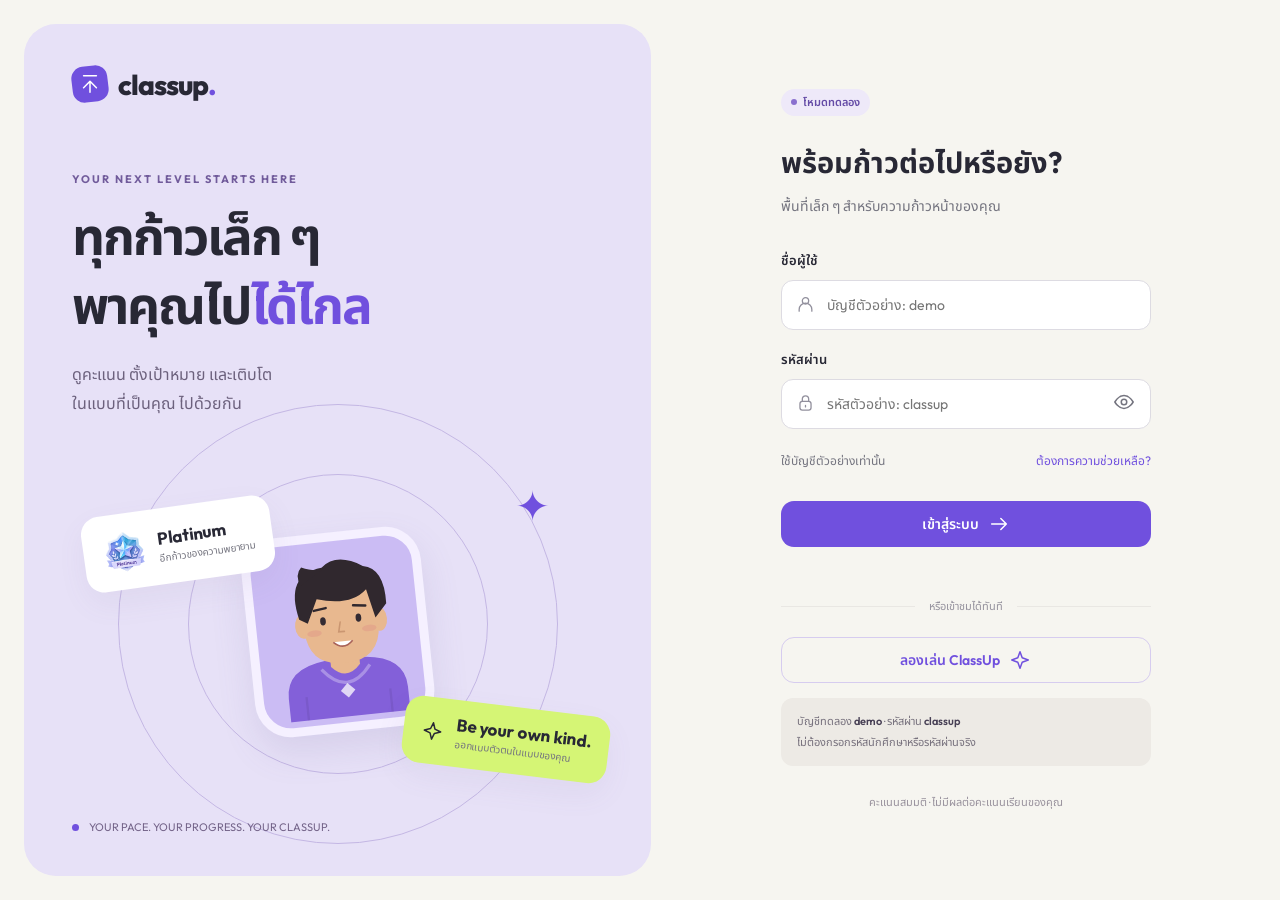
==== commit 6d1f69ca: "Replace rank badges with corrected user artwork and refresh asset versions" ====
--- a/index.html
+++ b/index.html
@@ -6,11 +6,11 @@
   <title>ClassUp · เติบโตในแบบของคุณ</title>
   <link rel="preconnect" href="https://fonts.googleapis.com"><link rel="preconnect" href="https://fonts.gstatic.com" crossorigin>
   <link href="https://fonts.googleapis.com/css2?family=Noto+Sans+Thai:wght@400;500;600;700;800&family=Outfit:wght@400;500;600;700;800&display=swap" rel="stylesheet">
-  <link rel="stylesheet" href="style.css?v=20261102-wardrobe">
+  <link rel="stylesheet" href="style.css?v=20261102-badges2">
 </head>
 <body>
  <div id="app"></div>
  <div id="toast" role="status" aria-live="polite"></div>
  <dialog id="infoDialog"><button class="icon-button close-dialog" aria-label="ปิดหน้าต่าง">×</button><div id="dialogBody"></div></dialog>
- <script src="app.js?v=20261102-wardrobe"></script>
+ <script src="app.js?v=20261102-badges2"></script>
 </body></html>
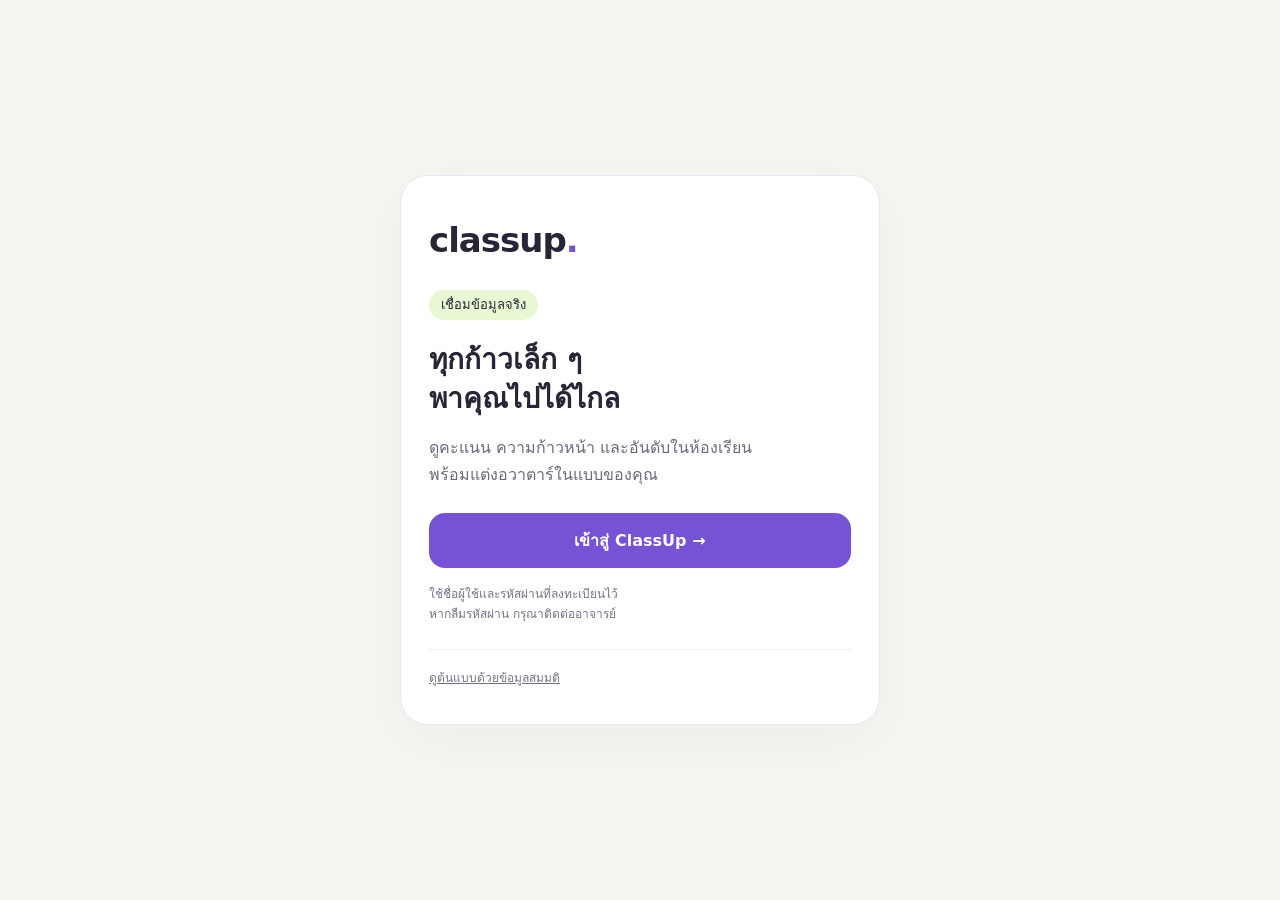
==== commit 3a21f2ff: "Connect ClassUp to read-only Sheets service and launch authenticated portal" ====
--- a/index.html
+++ b/index.html
@@ -1,16 +1,5 @@
 <!doctype html>
-<html lang="th">
-<head>
-  <meta charset="utf-8"><meta name="viewport" content="width=device-width,initial-scale=1,viewport-fit=cover">
-  <meta name="theme-color" content="#f6f5f0"><meta name="description" content="ClassUp ต้นแบบพื้นที่ดูคะแนน ตั้งเป้าหมาย และเติบโตไปด้วยกัน ออกแบบเพื่อผู้เรียน ใช้ข้อมูลสมมติเท่านั้น">
-  <title>ClassUp · เติบโตในแบบของคุณ</title>
-  <link rel="preconnect" href="https://fonts.googleapis.com"><link rel="preconnect" href="https://fonts.gstatic.com" crossorigin>
-  <link href="https://fonts.googleapis.com/css2?family=Noto+Sans+Thai:wght@400;500;600;700;800&family=Outfit:wght@400;500;600;700;800&display=swap" rel="stylesheet">
-  <link rel="stylesheet" href="style.css?v=20261102-badges2">
-</head>
-<body>
- <div id="app"></div>
- <div id="toast" role="status" aria-live="polite"></div>
- <dialog id="infoDialog"><button class="icon-button close-dialog" aria-label="ปิดหน้าต่าง">×</button><div id="dialogBody"></div></dialog>
- <script src="app.js?v=20261102-badges2"></script>
-</body></html>
+<html lang="th"><head><meta charset="utf-8"><meta name="viewport" content="width=device-width,initial-scale=1"><meta name="theme-color" content="#f6f5f0"><title>ClassUp · เข้าสู่ระบบ</title><style>
+*{box-sizing:border-box}body{margin:0;background:#f6f5f0;color:#272538;font:16px/1.7 system-ui,sans-serif;min-height:100svh;display:grid;place-items:center;padding:24px}main{width:min(100%,480px);padding:36px 28px;background:white;border:1px solid #e9e7ef;border-radius:28px;box-shadow:0 15px 60px #3020480a}header{font-size:34px;font-weight:800;letter-spacing:-1px}header span{color:#7652d4}.label{display:inline-block;font-size:13px;background:#e9f8d3;border-radius:20px;padding:4px 12px;margin-top:20px}h1{font-size:28px;line-height:1.4;margin:20px 0 12px}p{color:#6d687c}a.button{display:block;text-align:center;text-decoration:none;background:#7652d4;color:white;border-radius:16px;padding:14px;font-weight:700;margin:24px 0 16px}a.button:hover{background:#6540c3}a:focus-visible{outline:3px solid #97bc41;outline-offset:4px}small{display:block;color:#777186;font-size:12px}footer{margin-top:24px;border-top:1px solid #eee;padding-top:18px;font-size:12px}footer a{color:#777186}
+</style></head><body><main><header>classup<span>.</span></header><span class="label">เชื่อมข้อมูลจริง</span><h1>ทุกก้าวเล็ก ๆ<br>พาคุณไปได้ไกล</h1><p>ดูคะแนน ความก้าวหน้า และอันดับในห้องเรียน<br>พร้อมแต่งอวาตาร์ในแบบของคุณ</p><a class="button" href="https://script.google.com/macros/s/AKfycbyjVK7A6GgiesG6yWo7jvNBkFbhsf3XFq_0qqie9LUiL0qWx_ezEBHjoV0TSbyATirl/exec">เข้าสู่ ClassUp →</a><small>ใช้ชื่อผู้ใช้และรหัสผ่านที่ลงทะเบียนไว้<br>หากลืมรหัสผ่าน กรุณาติดต่ออาจารย์</small><footer><a href="demo.html">ดูต้นแบบด้วยข้อมูลสมมติ</a></footer></main></body></html>
+
